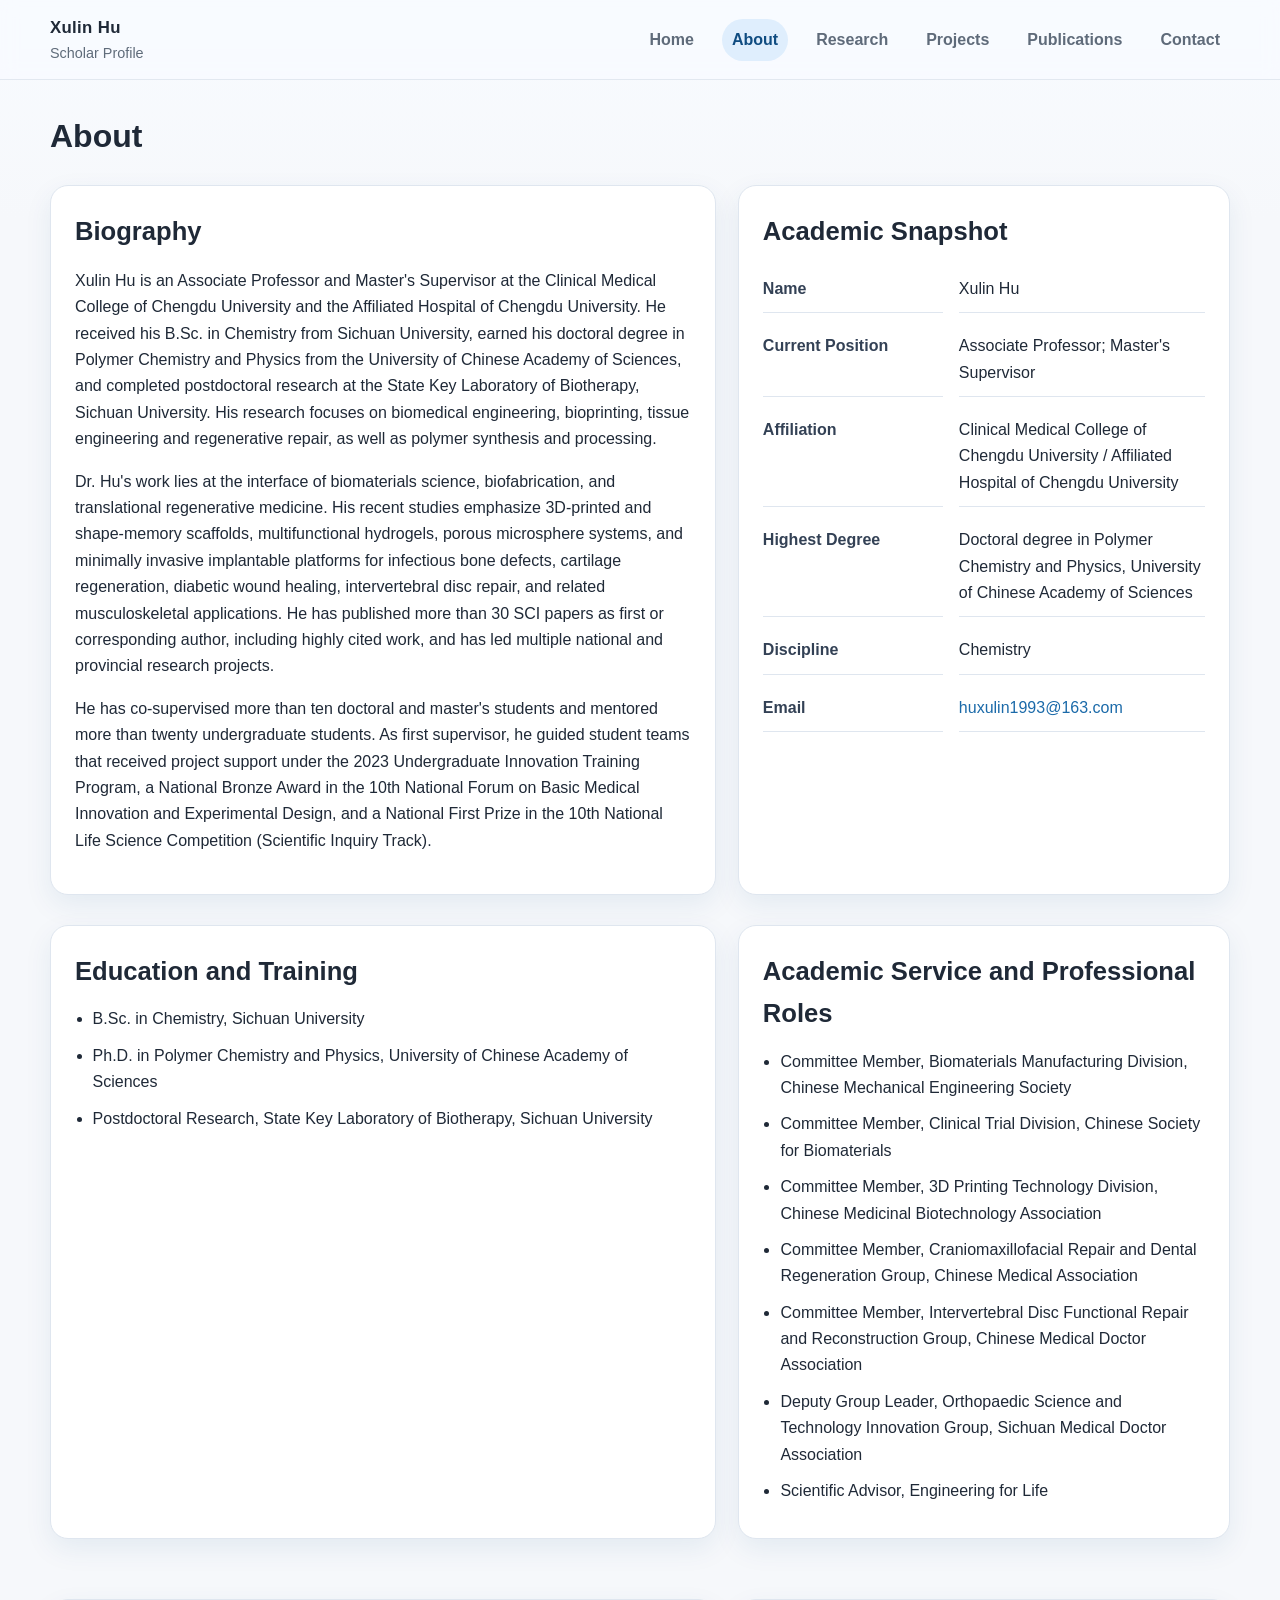
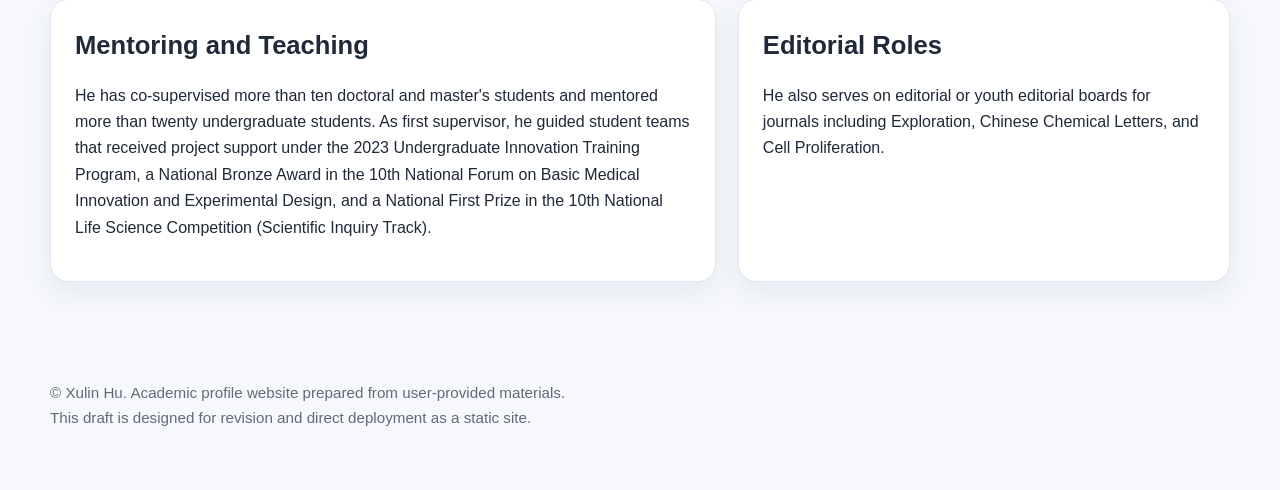
==== about.html @ 7b852411 "Add files via upload" ====
<!DOCTYPE html>
<html lang="en">
<head>
  <meta charset="UTF-8" />
  <meta name="viewport" content="width=device-width, initial-scale=1.0" />
  <title>Xulin Hu | About</title>
  <link rel="stylesheet" href="styles.css" />
</head>
<body>

<header class="site-header">
  <div class="container header-inner">
    <div class="brand">
      <a href="index.html">
        <div class="name">Xulin Hu</div>
        <div class="sub">Scholar Profile</div>
      </a>
    </div>
    <nav class="nav" aria-label="Primary">
      <a href="index.html" class="">Home</a>
<a href="about.html" class="active">About</a>
<a href="research.html" class="">Research</a>
<a href="projects.html" class="">Projects</a>
<a href="publications.html" class="">Publications</a>
<a href="contact.html" class="">Contact</a>
    </nav>
  </div>
</header>

<main class="section">
  <div class="container">
    <h1 style="margin-top:0;">About</h1>
    <div class="grid-2">
      <div class="card panel">
        <h3>Biography</h3>
        <p>Xulin Hu is an Associate Professor and Master&#x27;s Supervisor at the Clinical Medical College of Chengdu University and the Affiliated Hospital of Chengdu University. He received his B.Sc. in Chemistry from Sichuan University, earned his doctoral degree in Polymer Chemistry and Physics from the University of Chinese Academy of Sciences, and completed postdoctoral research at the State Key Laboratory of Biotherapy, Sichuan University. His research focuses on biomedical engineering, bioprinting, tissue engineering and regenerative repair, as well as polymer synthesis and processing.</p>
        <p>Dr. Hu&#x27;s work lies at the interface of biomaterials science, biofabrication, and translational regenerative medicine. His recent studies emphasize 3D-printed and shape-memory scaffolds, multifunctional hydrogels, porous microsphere systems, and minimally invasive implantable platforms for infectious bone defects, cartilage regeneration, diabetic wound healing, intervertebral disc repair, and related musculoskeletal applications. He has published more than 30 SCI papers as first or corresponding author, including highly cited work, and has led multiple national and provincial research projects.</p>
        <p>He has co-supervised more than ten doctoral and master&#x27;s students and mentored more than twenty undergraduate students. As first supervisor, he guided student teams that received project support under the 2023 Undergraduate Innovation Training Program, a National Bronze Award in the 10th National Forum on Basic Medical Innovation and Experimental Design, and a National First Prize in the 10th National Life Science Competition (Scientific Inquiry Track).</p>
      </div>
      <div class="card panel">
        <h3>Academic Snapshot</h3>
        <div class="kv">
          <div class="k">Name</div><div>Xulin Hu</div>
          <div class="k">Current Position</div><div>Associate Professor; Master's Supervisor</div>
          <div class="k">Affiliation</div><div>Clinical Medical College of Chengdu University / Affiliated Hospital of Chengdu University</div>
          <div class="k">Highest Degree</div><div>Doctoral degree in Polymer Chemistry and Physics, University of Chinese Academy of Sciences</div>
          <div class="k">Discipline</div><div>Chemistry</div>
          <div class="k">Email</div><div><a href="mailto:huxulin1993@163.com">huxulin1993@163.com</a></div>
        </div>
      </div>
    </div>

    <div class="section">
      <div class="grid-2">
        <div class="card panel">
          <h3>Education and Training</h3>
          <ul class="list-clean">
            <li>B.Sc. in Chemistry, Sichuan University</li>
            <li>Ph.D. in Polymer Chemistry and Physics, University of Chinese Academy of Sciences</li>
            <li>Postdoctoral Research, State Key Laboratory of Biotherapy, Sichuan University</li>
          </ul>
        </div>
        <div class="card panel">
          <h3>Academic Service and Professional Roles</h3>
          <ul class="list-clean">
            <li>Committee Member, Biomaterials Manufacturing Division, Chinese Mechanical Engineering Society</li><li>Committee Member, Clinical Trial Division, Chinese Society for Biomaterials</li><li>Committee Member, 3D Printing Technology Division, Chinese Medicinal Biotechnology Association</li><li>Committee Member, Craniomaxillofacial Repair and Dental Regeneration Group, Chinese Medical Association</li><li>Committee Member, Intervertebral Disc Functional Repair and Reconstruction Group, Chinese Medical Doctor Association</li><li>Deputy Group Leader, Orthopaedic Science and Technology Innovation Group, Sichuan Medical Doctor Association</li><li>Scientific Advisor, Engineering for Life</li>
          </ul>
        </div>
      </div>
    </div>

    <div class="section">
      <div class="grid-2">
        <div class="card panel">
          <h3>Mentoring and Teaching</h3>
          <p>He has co-supervised more than ten doctoral and master&#x27;s students and mentored more than twenty undergraduate students. As first supervisor, he guided student teams that received project support under the 2023 Undergraduate Innovation Training Program, a National Bronze Award in the 10th National Forum on Basic Medical Innovation and Experimental Design, and a National First Prize in the 10th National Life Science Competition (Scientific Inquiry Track).</p>
        </div>
        <div class="card panel">
          <h3>Editorial Roles</h3>
          <p>He also serves on editorial or youth editorial boards for journals including Exploration, Chinese Chemical Letters, and Cell Proliferation.</p>
        </div>
      </div>
    </div>
  </div>
</main>

<footer class="footer">
  <div class="container">
    <div>© Xulin Hu. Academic profile website prepared from user-provided materials.</div>
    <div>This draft is designed for revision and direct deployment as a static site.</div>
  </div>
</footer>

</body>
</html>
---- styles.css ----
:root{
  --bg:#f6f8fb;
  --surface:#ffffff;
  --text:#1f2937;
  --muted:#5f6b7a;
  --line:#dfe6ef;
  --primary:#0f4c81;
  --primary-2:#1b6aa9;
  --accent:#dfeefd;
  --shadow:0 10px 28px rgba(15,76,129,.08);
  --radius:18px;
  --radius-sm:12px;
  --max:1180px;
}
*{box-sizing:border-box}
html{scroll-behavior:smooth}
body{
  margin:0;
  font-family:-apple-system,BlinkMacSystemFont,"Segoe UI",Roboto,Arial,sans-serif;
  color:var(--text);
  background:linear-gradient(180deg,#f8fbff 0%, var(--bg) 220px);
  line-height:1.65;
}
a{color:var(--primary-2);text-decoration:none}
a:hover{text-decoration:underline}
img{max-width:100%;display:block}
.container{width:min(var(--max),calc(100% - 40px));margin:0 auto}
.site-header{
  position:sticky;top:0;z-index:20;
  backdrop-filter:saturate(180%) blur(8px);
  background:rgba(248,251,255,.82);
  border-bottom:1px solid rgba(223,230,239,.9);
}
.header-inner{display:flex;align-items:center;justify-content:space-between;gap:24px;padding:14px 0}
.brand a{color:var(--text);text-decoration:none}
.brand .name{font-size:1.05rem;font-weight:800;letter-spacing:.02em}
.brand .sub{font-size:.9rem;color:var(--muted)}
.nav{display:flex;gap:18px;flex-wrap:wrap;justify-content:flex-end}
.nav a{padding:8px 10px;border-radius:999px;color:var(--muted);font-weight:600}
.nav a.active,.nav a:hover{background:var(--accent);color:var(--primary)}
.hero{padding:54px 0 18px}
.hero-grid{display:grid;grid-template-columns:300px 1fr;gap:34px;align-items:center}
.card{
  background:var(--surface);border:1px solid var(--line);border-radius:var(--radius);box-shadow:var(--shadow)
}
.photo-card{padding:16px}
.photo-card img{border-radius:14px;aspect-ratio:3/4;object-fit:cover;width:100%}
.hero-copy .eyebrow{display:inline-block;padding:7px 12px;border-radius:999px;background:var(--accent);color:var(--primary);font-weight:700;font-size:.9rem}
.hero-copy h1{font-size:clamp(2rem,4.6vw,3.65rem);line-height:1.08;margin:.65rem 0 .45rem}
.hero-copy h2{font-size:1.18rem;color:var(--muted);font-weight:600;margin:0 0 1rem}
.lead{font-size:1.04rem;color:#334155;max-width:68ch}
.meta-list{display:flex;flex-wrap:wrap;gap:10px;margin-top:18px}
.meta-pill{padding:9px 12px;border-radius:999px;background:var(--surface);border:1px solid var(--line);font-size:.94rem}
.stats{display:grid;grid-template-columns:repeat(4,1fr);gap:16px;margin:26px 0 0}
.stat{padding:20px}
.stat-num{font-size:1.9rem;font-weight:800;color:var(--primary)}
.stat-label{color:var(--muted);font-size:.95rem}
.section{padding:30px 0}
.section h3{font-size:1.6rem;margin:0 0 14px}
.section-intro{color:var(--muted);max-width:75ch;margin:0 0 20px}
.grid-2{display:grid;grid-template-columns:1.15fr .85fr;gap:22px}
.grid-3{display:grid;grid-template-columns:repeat(3,1fr);gap:18px}
.grid-4{display:grid;grid-template-columns:repeat(4,1fr);gap:18px}
.panel{padding:24px}
.panel h4{margin:0 0 10px;font-size:1.1rem}
.kv{display:grid;grid-template-columns:180px 1fr;gap:10px 16px}
.kv div{padding:10px 0;border-bottom:1px solid var(--line)}
.kv .k{font-weight:700;color:#334155}
.list-clean{margin:0;padding-left:1.1rem}
.list-clean li{margin:0 0 10px}
.pub-list{margin:0;padding-left:1.25rem}
.pub-list li{margin:0 0 12px}
.pub-list .index{color:var(--muted);font-weight:700}
.year-block{margin-top:22px}
.year-title{position:sticky;top:74px;background:var(--bg);padding:8px 0 6px;margin:0 0 8px;color:var(--primary);font-size:1.4rem}
.project-card{padding:22px}
.project-meta{display:flex;gap:10px;flex-wrap:wrap;margin-bottom:12px}
.badge{display:inline-block;padding:7px 10px;border-radius:999px;background:var(--accent);color:var(--primary);font-weight:700;font-size:.84rem}
.muted{color:var(--muted)}
.footer{padding:38px 0 60px;color:var(--muted);font-size:.95rem}
.cta{display:flex;gap:12px;flex-wrap:wrap;margin-top:18px}
.btn{display:inline-flex;align-items:center;justify-content:center;padding:11px 16px;border-radius:999px;font-weight:700;border:1px solid var(--line);background:var(--surface);color:var(--text);text-decoration:none}
.btn.primary{background:var(--primary);color:#fff;border-color:var(--primary)}
.notice{font-size:.92rem;color:var(--muted);background:#f9fbfd;border:1px dashed var(--line);padding:12px 14px;border-radius:12px}
@media (max-width: 960px){
  .hero-grid,.grid-2,.grid-3,.grid-4{grid-template-columns:1fr}
  .stats{grid-template-columns:repeat(2,1fr)}
  .kv{grid-template-columns:1fr}
}
@media (max-width: 640px){
  .container{width:min(var(--max),calc(100% - 24px))}
  .header-inner{align-items:flex-start;flex-direction:column}
  .nav{justify-content:flex-start}
  .hero{padding-top:24px}
  .stats{grid-template-columns:1fr}
}
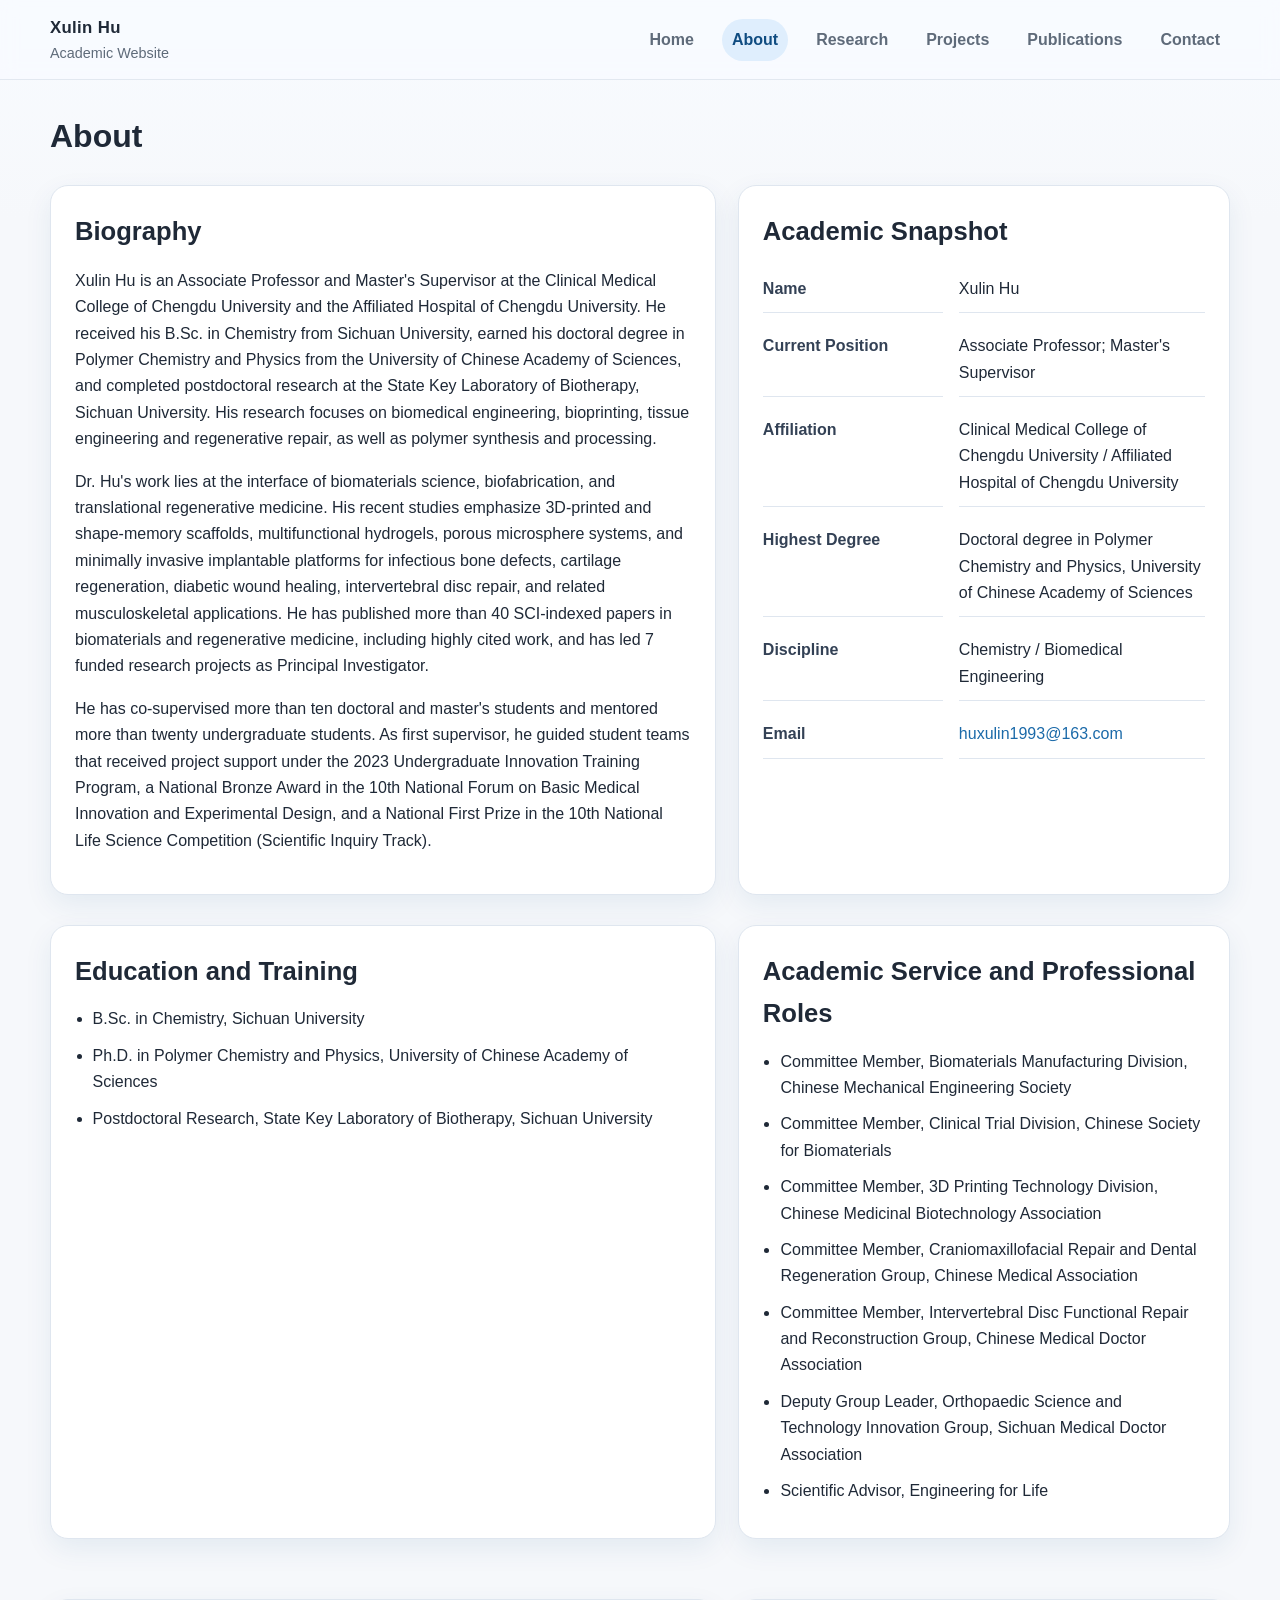
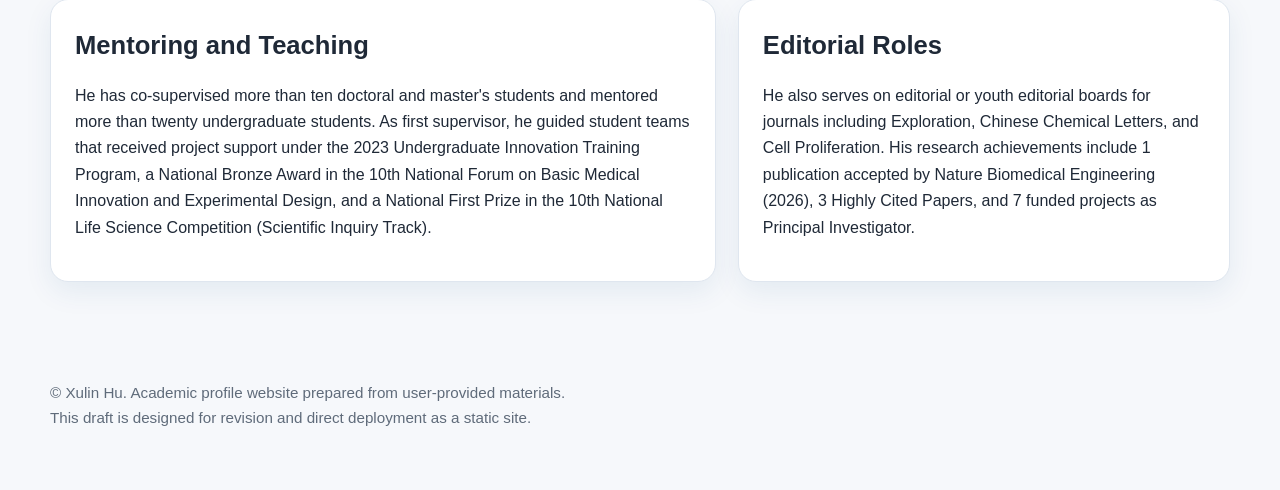
==== commit 3238dbf3: "Add files via upload" ====
--- a/about.html
+++ b/about.html
@@ -3,7 +3,7 @@
 <head>
   <meta charset="UTF-8" />
   <meta name="viewport" content="width=device-width, initial-scale=1.0" />
-  <title>Xulin Hu | About</title>
+  <title>About | Xulin Hu</title>
   <link rel="stylesheet" href="styles.css" />
 </head>
 <body>
@@ -13,7 +13,7 @@
     <div class="brand">
       <a href="index.html">
         <div class="name">Xulin Hu</div>
-        <div class="sub">Scholar Profile</div>
+        <div class="sub">Academic Website</div>
       </a>
     </div>
     <nav class="nav" aria-label="Primary">
@@ -34,7 +34,7 @@
       <div class="card panel">
         <h3>Biography</h3>
         <p>Xulin Hu is an Associate Professor and Master&#x27;s Supervisor at the Clinical Medical College of Chengdu University and the Affiliated Hospital of Chengdu University. He received his B.Sc. in Chemistry from Sichuan University, earned his doctoral degree in Polymer Chemistry and Physics from the University of Chinese Academy of Sciences, and completed postdoctoral research at the State Key Laboratory of Biotherapy, Sichuan University. His research focuses on biomedical engineering, bioprinting, tissue engineering and regenerative repair, as well as polymer synthesis and processing.</p>
-        <p>Dr. Hu&#x27;s work lies at the interface of biomaterials science, biofabrication, and translational regenerative medicine. His recent studies emphasize 3D-printed and shape-memory scaffolds, multifunctional hydrogels, porous microsphere systems, and minimally invasive implantable platforms for infectious bone defects, cartilage regeneration, diabetic wound healing, intervertebral disc repair, and related musculoskeletal applications. He has published more than 30 SCI papers as first or corresponding author, including highly cited work, and has led multiple national and provincial research projects.</p>
+        <p>Dr. Hu&#x27;s work lies at the interface of biomaterials science, biofabrication, and translational regenerative medicine. His recent studies emphasize 3D-printed and shape-memory scaffolds, multifunctional hydrogels, porous microsphere systems, and minimally invasive implantable platforms for infectious bone defects, cartilage regeneration, diabetic wound healing, intervertebral disc repair, and related musculoskeletal applications. He has published more than 40 SCI-indexed papers in biomaterials and regenerative medicine, including highly cited work, and has led 7 funded research projects as Principal Investigator.</p>
         <p>He has co-supervised more than ten doctoral and master&#x27;s students and mentored more than twenty undergraduate students. As first supervisor, he guided student teams that received project support under the 2023 Undergraduate Innovation Training Program, a National Bronze Award in the 10th National Forum on Basic Medical Innovation and Experimental Design, and a National First Prize in the 10th National Life Science Competition (Scientific Inquiry Track).</p>
       </div>
       <div class="card panel">
@@ -44,7 +44,7 @@
           <div class="k">Current Position</div><div>Associate Professor; Master's Supervisor</div>
           <div class="k">Affiliation</div><div>Clinical Medical College of Chengdu University / Affiliated Hospital of Chengdu University</div>
           <div class="k">Highest Degree</div><div>Doctoral degree in Polymer Chemistry and Physics, University of Chinese Academy of Sciences</div>
-          <div class="k">Discipline</div><div>Chemistry</div>
+          <div class="k">Discipline</div><div>Chemistry / Biomedical Engineering</div>
           <div class="k">Email</div><div><a href="mailto:huxulin1993@163.com">huxulin1993@163.com</a></div>
         </div>
       </div>
@@ -77,7 +77,7 @@
         </div>
         <div class="card panel">
           <h3>Editorial Roles</h3>
-          <p>He also serves on editorial or youth editorial boards for journals including Exploration, Chinese Chemical Letters, and Cell Proliferation.</p>
+          <p>He also serves on editorial or youth editorial boards for journals including Exploration, Chinese Chemical Letters, and Cell Proliferation. His research achievements include 1 publication accepted by Nature Biomedical Engineering (2026), 3 Highly Cited Papers, and 7 funded projects as Principal Investigator.</p>
         </div>
       </div>
     </div>
